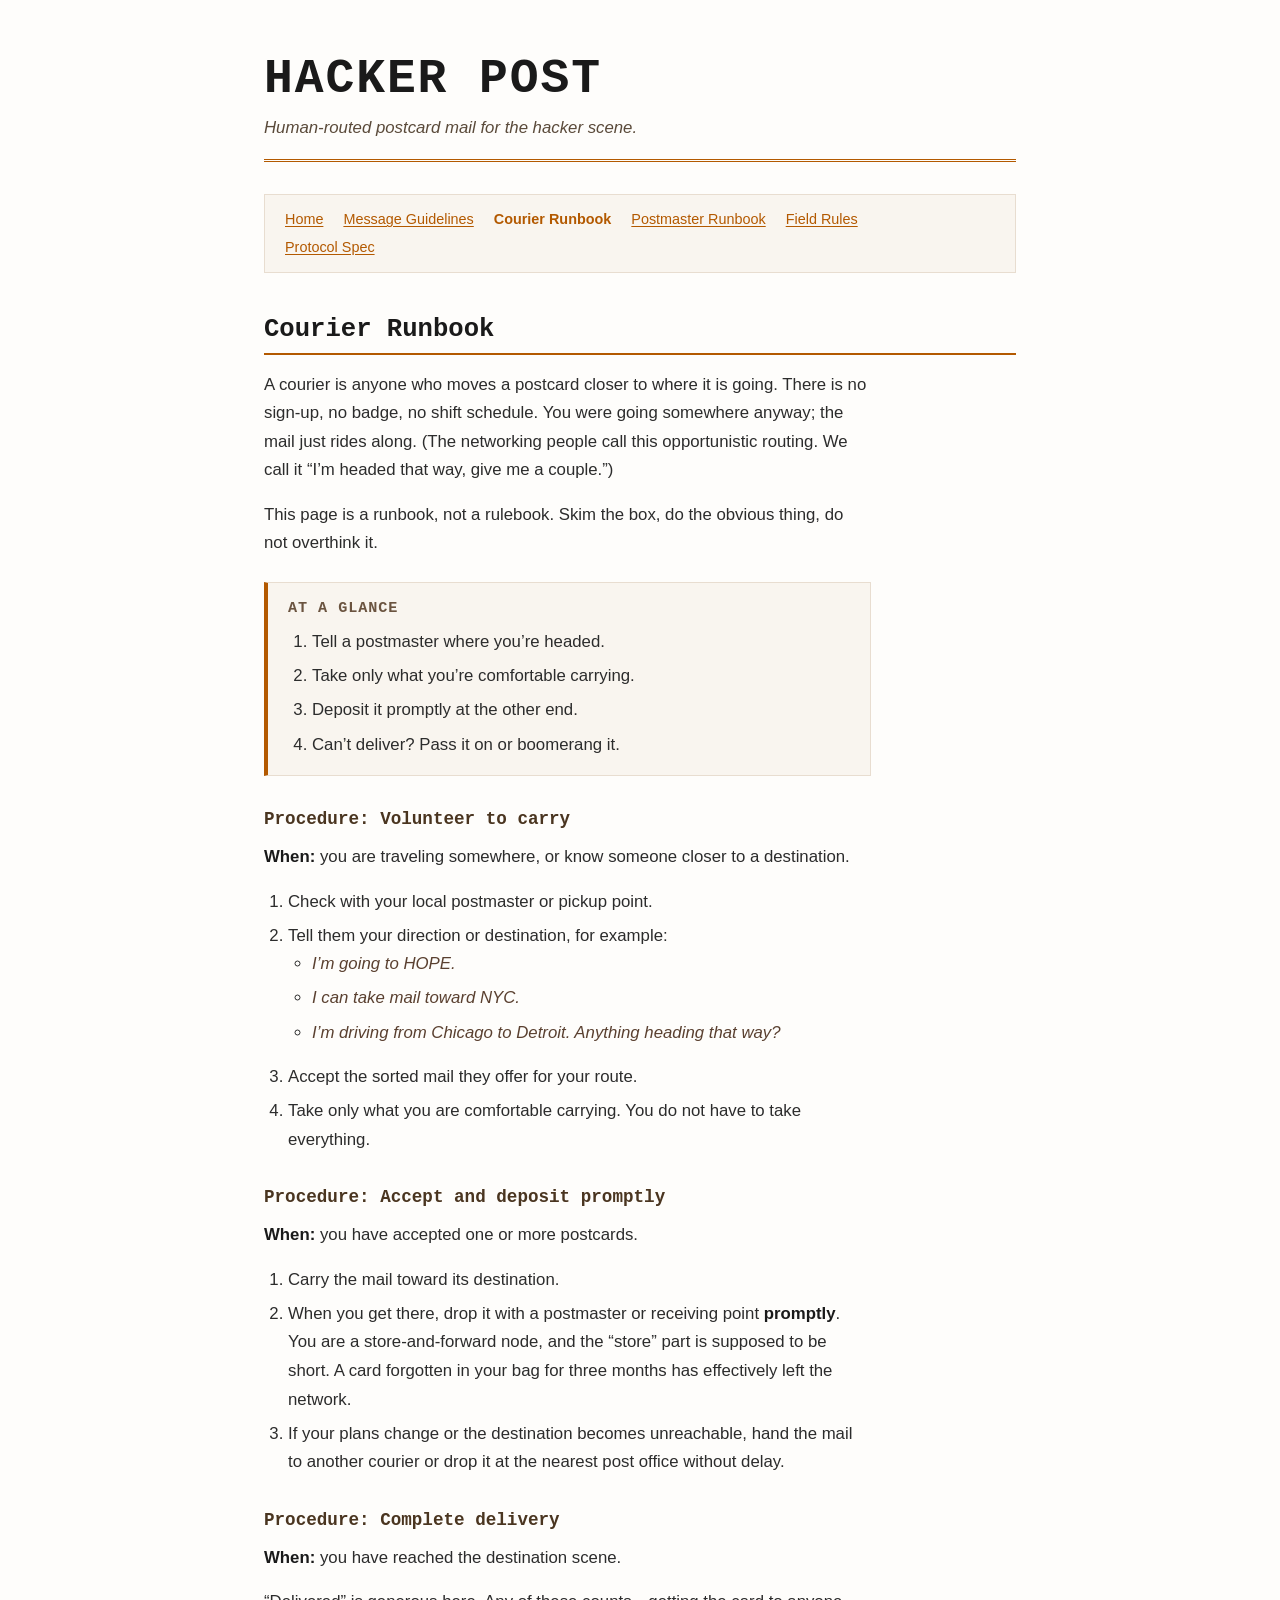
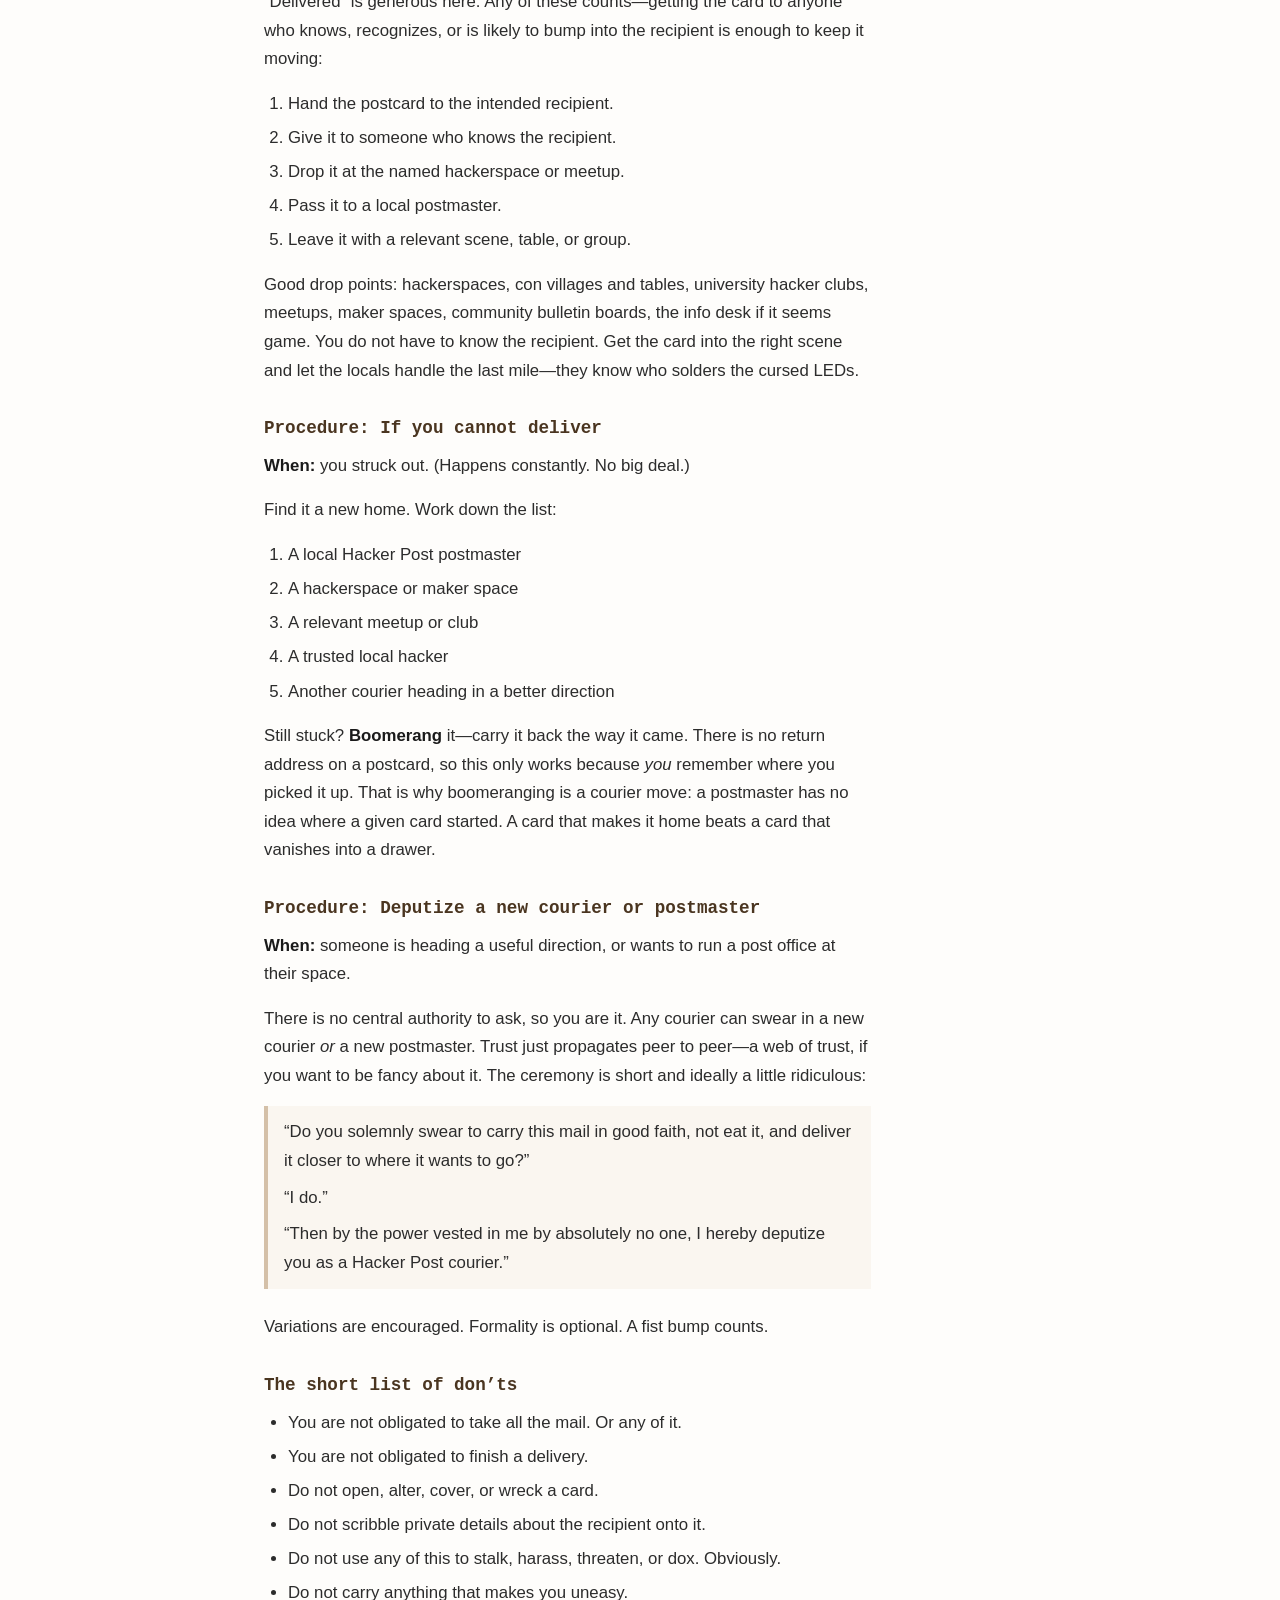
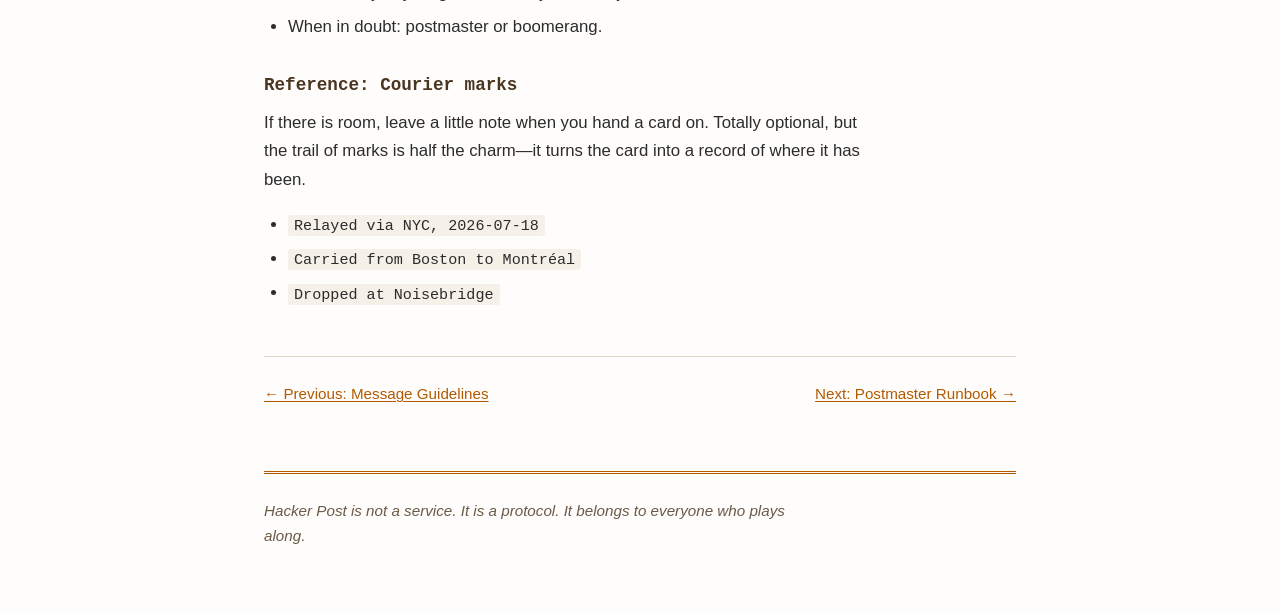
==== courier.html @ cb8a1611 "hpp" ====
<!DOCTYPE html>
<html lang="en">
<head>
<meta charset="utf-8">
<meta name="viewport" content="width=device-width, initial-scale=1">
<title>Courier Runbook — Hacker Post</title>
<meta name="description" content="The Hacker Post courier runbook: procedures for volunteering, carrying, depositing, delivering, handling failed delivery, and deputizing.">
<link rel="stylesheet" href="style.css">
</head>
<body>

<header>
<h1><a href="index.html">Hacker Post</a></h1>
<p>Human-routed postcard mail for the hacker scene.</p>
</header>

<nav aria-label="Site navigation">
<ol>
<li><a href="index.html">Home</a></li>
<li><a href="guidelines.html">Message Guidelines</a></li>
<li><strong aria-current="page">Courier Runbook</strong></li>
<li><a href="postmaster.html">Postmaster Runbook</a></li>
<li><a href="field-rules.html">Field Rules</a></li>
<li><a href="draft-hackerpost-hpp-00.html">Protocol Spec</a></li>
</ol>
</nav>

<main>

<h2>Courier Runbook</h2>

<p>A courier is anyone who moves a postcard closer to where it is going. There is no sign-up, no badge, no shift schedule. You were going somewhere anyway; the mail just rides along. (The networking people call this opportunistic routing. We call it &ldquo;I&rsquo;m headed that way, give me a couple.&rdquo;)</p>

<p>This page is a runbook, not a rulebook. Skim the box, do the obvious thing, do not overthink it.</p>

<aside>
<h3>At a glance</h3>
<ol>
<li>Tell a postmaster where you&rsquo;re headed.</li>
<li>Take only what you&rsquo;re comfortable carrying.</li>
<li>Deposit it promptly at the other end.</li>
<li>Can&rsquo;t deliver? Pass it on or boomerang it.</li>
</ol>
</aside>

<h3>Procedure: Volunteer to carry</h3>

<p><strong>When:</strong> you are traveling somewhere, or know someone closer to a destination.</p>

<ol>
<li>Check with your local postmaster or pickup point.</li>
<li>Tell them your direction or destination, for example:
<ul>
<li><em>I&rsquo;m going to HOPE.</em></li>
<li><em>I can take mail toward NYC.</em></li>
<li><em>I&rsquo;m driving from Chicago to Detroit. Anything heading that way?</em></li>
</ul>
</li>
<li>Accept the sorted mail they offer for your route.</li>
<li>Take only what you are comfortable carrying. You do not have to take everything.</li>
</ol>

<h3>Procedure: Accept and deposit promptly</h3>

<p><strong>When:</strong> you have accepted one or more postcards.</p>

<ol>
<li>Carry the mail toward its destination.</li>
<li>When you get there, drop it with a postmaster or receiving point <strong>promptly</strong>. You are a store-and-forward node, and the &ldquo;store&rdquo; part is supposed to be short. A card forgotten in your bag for three months has effectively left the network.</li>
<li>If your plans change or the destination becomes unreachable, hand the mail to another courier or drop it at the nearest post office without delay.</li>
</ol>

<h3>Procedure: Complete delivery</h3>

<p><strong>When:</strong> you have reached the destination scene.</p>

<p>&ldquo;Delivered&rdquo; is generous here. Any of these counts&mdash;getting the card to anyone who knows, recognizes, or is likely to bump into the recipient is enough to keep it moving:</p>

<ol>
<li>Hand the postcard to the intended recipient.</li>
<li>Give it to someone who knows the recipient.</li>
<li>Drop it at the named hackerspace or meetup.</li>
<li>Pass it to a local postmaster.</li>
<li>Leave it with a relevant scene, table, or group.</li>
</ol>

<p>Good drop points: hackerspaces, con villages and tables, university hacker clubs, meetups, maker spaces, community bulletin boards, the info desk if it seems game. You do not have to know the recipient. Get the card into the right scene and let the locals handle the last mile&mdash;they know who solders the cursed LEDs.</p>

<h3>Procedure: If you cannot deliver</h3>

<p><strong>When:</strong> you struck out. (Happens constantly. No big deal.)</p>

<p>Find it a new home. Work down the list:</p>

<ol>
<li>A local Hacker Post postmaster</li>
<li>A hackerspace or maker space</li>
<li>A relevant meetup or club</li>
<li>A trusted local hacker</li>
<li>Another courier heading in a better direction</li>
</ol>

<p>Still stuck? <strong>Boomerang</strong> it&mdash;carry it back the way it came. There is no return address on a postcard, so this only works because <em>you</em> remember where you picked it up. That is why boomeranging is a courier move: a postmaster has no idea where a given card started. A card that makes it home beats a card that vanishes into a drawer.</p>

<h3>Procedure: Deputize a new courier or postmaster</h3>

<p><strong>When:</strong> someone is heading a useful direction, or wants to run a post office at their space.</p>

<p>There is no central authority to ask, so you are it. Any courier can swear in a new courier <em>or</em> a new postmaster. Trust just propagates peer to peer&mdash;a web of trust, if you want to be fancy about it. The ceremony is short and ideally a little ridiculous:</p>

<blockquote>
<p>&ldquo;Do you solemnly swear to carry this mail in good faith, not eat it, and deliver it closer to where it wants to go?&rdquo;</p>
<p>&ldquo;I do.&rdquo;</p>
<p>&ldquo;Then by the power vested in me by absolutely no one, I hereby deputize you as a Hacker Post courier.&rdquo;</p>
</blockquote>

<p>Variations are encouraged. Formality is optional. A fist bump counts.</p>

<h3>The short list of don&rsquo;ts</h3>

<ul>
<li>You are not obligated to take all the mail. Or any of it.</li>
<li>You are not obligated to finish a delivery.</li>
<li>Do not open, alter, cover, or wreck a card.</li>
<li>Do not scribble private details about the recipient onto it.</li>
<li>Do not use any of this to stalk, harass, threaten, or dox. Obviously.</li>
<li>Do not carry anything that makes you uneasy.</li>
<li>When in doubt: postmaster or boomerang.</li>
</ul>

<h3>Reference: Courier marks</h3>

<p>If there is room, leave a little note when you hand a card on. Totally optional, but the trail of marks is half the charm&mdash;it turns the card into a record of where it has been.</p>

<ul>
<li><samp>Relayed via NYC, 2026-07-18</samp></li>
<li><samp>Carried from Boston to Montr&eacute;al</samp></li>
<li><samp>Dropped at Noisebridge</samp></li>
</ul>

<nav aria-label="Page navigation">
<p><a href="guidelines.html">&larr; Previous: Message Guidelines</a></p>
<p><a href="postmaster.html">Next: Postmaster Runbook &rarr;</a></p>
</nav>

</main>

<footer>
<p>Hacker Post is not a service. It is a protocol. It belongs to everyone who plays along.</p>
</footer>

</body>
</html>
---- style.css ----
/* ═══════════════════════════════════════════════
   HACKER POST — Stylesheet
   Mobile-first. Graceful degradation to no-CSS.
   ═══════════════════════════════════════════════ */

/* ── Reset & Base ─────────────────────────────── */

*,
*::before,
*::after {
  box-sizing: border-box;
}

html {
  -webkit-text-size-adjust: 100%;
  text-size-adjust: 100%;
}

body {
  margin: 0;
  padding: 1rem;
  font-family: -apple-system, BlinkMacSystemFont, "Segoe UI", Roboto, Oxygen, Ubuntu, Cantarell, sans-serif;
  font-size: 1rem;
  line-height: 1.7;
  color: #2c2c2c;
  background-color: #fefdfb;
}

/* ── Typography ───────────────────────────────── */

h1, h2, h3, h4 {
  font-family: "SF Mono", "Fira Code", "Fira Mono", "JetBrains Mono", "Cascadia Code", Menlo, Consolas, "Liberation Mono", monospace;
  line-height: 1.3;
  color: #1a1a1a;
}

h1 {
  font-size: 2rem;
  margin: 0 0 0.25rem;
  letter-spacing: 0.04em;
  text-transform: uppercase;
}

h1 a {
  color: inherit;
  text-decoration: none;
}

h1 a:hover,
h1 a:focus {
  color: #b35900;
}

h2 {
  font-size: 1.4rem;
  margin: 3rem 0 1rem;
  padding-bottom: 0.4rem;
  border-bottom: 2px solid #b35900;
}

main > h2:first-child {
  margin-top: 0;
}

h3 {
  font-size: 1.1rem;
  margin: 2rem 0 0.75rem;
  color: #4a3520;
}

h4 {
  font-size: 1rem;
  margin: 1.5rem 0 0.5rem;
  color: #6b5440;
}

p {
  margin: 0 0 1rem;
  max-width: 65ch;
}

strong {
  color: #1a1a1a;
}

hr {
  border: none;
  border-top: 1px solid #e0d6c8;
  margin: 2rem 0;
  max-width: 65ch;
}

/* ── Links ────────────────────────────────────── */

a {
  color: #b35900;
  text-decoration: underline;
  text-decoration-thickness: 1px;
  text-underline-offset: 2px;
}

a:hover,
a:focus {
  color: #7a3d00;
  text-decoration-thickness: 2px;
}

a:visited {
  color: #7a4a2a;
}

/* ── Lists ────────────────────────────────────── */

ul, ol {
  margin: 0 0 1rem;
  padding-left: 1.5rem;
  max-width: 65ch;
}

li {
  margin-bottom: 0.35rem;
}

li em {
  color: #5a4030;
}

/* ── Definition Lists ─────────────────────────── */

dl {
  margin: 0 0 1.5rem;
  max-width: 65ch;
}

dt {
  font-family: "SF Mono", "Fira Code", "Fira Mono", "JetBrains Mono", Menlo, Consolas, monospace;
  font-weight: 700;
  color: #b35900;
  margin-top: 1rem;
}

dd {
  margin-left: 0;
  padding-left: 1rem;
  border-left: 3px solid #e8ddd0;
}

/* ── Preformatted / Code ──────────────────────── */

pre {
  margin: 0;
  padding: 1rem;
  font-family: "SF Mono", "Fira Code", "Fira Mono", "JetBrains Mono", Menlo, Consolas, monospace;
  font-size: 0.85rem;
  line-height: 1.5;
  color: #3a2a1a;
  background-color: #f5f0e8;
  border: 1px solid #e0d6c8;
  border-left: 4px solid #b35900;
  overflow-x: auto;
  -webkit-overflow-scrolling: touch;
}

code {
  font-family: inherit;
}

samp {
  font-family: "SF Mono", "Fira Code", "Fira Mono", "JetBrains Mono", Menlo, Consolas, monospace;
  font-size: 0.9em;
  background-color: #f5f0e8;
  padding: 0.1em 0.4em;
  border-radius: 3px;
}

/* ── Figures (postcard examples) ──────────────── */

figure {
  margin: 1rem 0 1.5rem;
}

/* ── Blockquotes ──────────────────────────────── */

blockquote {
  margin: 1rem 0 1.5rem;
  padding: 0.75rem 1rem;
  border-left: 4px solid #d4c0a8;
  background-color: #faf6f0;
  max-width: 65ch;
}

blockquote p {
  margin-bottom: 0.5rem;
}

blockquote p:last-child {
  margin-bottom: 0;
}

/* ── Lede ─────────────────────────────────────── */

.lede {
  font-family: "SF Mono", "Fira Code", "Fira Mono", "JetBrains Mono", "Cascadia Code", Menlo, Consolas, monospace;
  font-size: 1.3rem;
  line-height: 1.4;
  color: #1a1a1a;
  margin: 0 0 1.25rem;
}

/* ── Aside (runbook callout boxes) ────────────── */

aside {
  margin: 1.5rem 0;
  padding: 1rem 1.25rem;
  background-color: #f9f5ef;
  border: 1px solid #e8ddd0;
  border-left: 4px solid #b35900;
  max-width: 65ch;
}

aside h3 {
  margin-top: 0;
  margin-bottom: 0.6rem;
  font-size: 0.95rem;
  text-transform: uppercase;
  letter-spacing: 0.06em;
  color: #6b5440;
}

aside :last-child {
  margin-bottom: 0;
}

/* ── Tables ───────────────────────────────────── */

table {
  width: 100%;
  max-width: 65ch;
  margin: 1rem 0 1.5rem;
  border-collapse: collapse;
  font-size: 0.95rem;
}

caption {
  text-align: left;
  font-style: italic;
  color: #6b5a48;
  font-size: 0.9rem;
  margin-bottom: 0.5rem;
}

th, td {
  text-align: left;
  vertical-align: top;
  padding: 0.5rem 0.75rem;
  border: 1px solid #e0d6c8;
}

thead th {
  background-color: #f0e8dc;
  color: #4a3520;
  font-family: "SF Mono", "Fira Code", "Fira Mono", "JetBrains Mono", Menlo, Consolas, monospace;
  font-size: 0.85rem;
  text-transform: uppercase;
  letter-spacing: 0.04em;
}

tbody th {
  background-color: #faf6f0;
  color: #b35900;
  font-weight: 700;
  white-space: nowrap;
}

tbody tr:nth-child(even) td {
  background-color: #fbf8f3;
}

/* ── Header ───────────────────────────────────── */

header {
  margin-bottom: 1.5rem;
  padding-bottom: 1rem;
  border-bottom: 3px double #b35900;
}

header p {
  font-size: 1.05rem;
  color: #5a4a3a;
  margin: 0;
  font-style: italic;
}

/* ── Site Navigation ──────────────────────────── */

nav[aria-label="Site navigation"] {
  margin-bottom: 2.5rem;
  padding: 0.75rem 1rem;
  background-color: #f9f5ef;
  border: 1px solid #e8ddd0;
}

nav[aria-label="Site navigation"] ol {
  margin: 0;
  padding: 0;
  list-style: none;
}

nav[aria-label="Site navigation"] li {
  margin-bottom: 0.3rem;
  font-size: 0.9rem;
}

nav[aria-label="Site navigation"] li strong {
  color: #b35900;
}

/* ── Page Navigation (prev/next) ──────────────── */

nav[aria-label="Page navigation"] {
  margin-top: 3rem;
  padding-top: 1.5rem;
  border-top: 1px solid #e0d6c8;
  background: none;
  border-left: none;
  border-right: none;
  border-bottom: none;
}

nav[aria-label="Page navigation"] p {
  margin: 0 0 0.5rem;
  font-size: 0.95rem;
}

/* ── Footer ───────────────────────────────────── */

footer {
  margin-top: 4rem;
  padding-top: 1.5rem;
  border-top: 3px double #b35900;
}

footer p {
  font-style: italic;
  color: #6b5a48;
  font-size: 0.95rem;
}

/* ═══════════════════════════════════════════════
   Tablet and up (min-width: 600px)
   ═══════════════════════════════════════════════ */

@media (min-width: 600px) {
  body {
    padding: 2rem;
    font-size: 1.05rem;
  }

  h1 {
    font-size: 2.5rem;
  }

  h2 {
    font-size: 1.6rem;
  }

  pre {
    font-size: 0.875rem;
  }

  nav[aria-label="Site navigation"] {
    padding: 0.75rem 1.25rem;
  }

  nav[aria-label="Site navigation"] ol {
    display: flex;
    flex-wrap: wrap;
    gap: 0.25rem 1.25rem;
  }

  nav[aria-label="Site navigation"] li {
    margin-bottom: 0;
  }
}

/* ═══════════════════════════════════════════════
   Desktop (min-width: 900px)
   ═══════════════════════════════════════════════ */

@media (min-width: 900px) {
  body {
    max-width: 52rem;
    margin: 0 auto;
    padding: 3rem 2.5rem;
  }

  h1 {
    font-size: 3rem;
  }

  header {
    margin-bottom: 2rem;
  }

  dd {
    padding-left: 1.5rem;
  }

  nav[aria-label="Page navigation"] {
    display: flex;
    justify-content: space-between;
    gap: 2rem;
  }

  nav[aria-label="Page navigation"] p {
    margin: 0;
  }
}

/* ═══════════════════════════════════════════════
   Print styles
   ═══════════════════════════════════════════════ */

@media print {
  body {
    font-size: 11pt;
    color: #000;
    background: #fff;
  }

  a {
    color: #000;
    text-decoration: underline;
  }

  a[href]::after {
    content: " (" attr(href) ")";
    font-size: 0.8em;
    color: #555;
  }

  nav[aria-label="Site navigation"] a[href]::after,
  nav[aria-label="Page navigation"] a[href]::after {
    content: none;
  }

  pre {
    border: 1px solid #999;
    background: #f8f8f8;
  }

  table, th, td {
    border: 1px solid #999;
  }

  thead th, tbody th, tbody tr:nth-child(even) td {
    background: #f0f0f0;
  }

  aside {
    border: 1px solid #999;
    background: #f8f8f8;
  }

  h2, h3 {
    break-after: avoid;
  }

  table, figure, aside {
    break-inside: avoid;
  }
}

/* ═══════════════════════════════════════════════
   High contrast / forced colors
   ═══════════════════════════════════════════════ */

@media (forced-colors: active) {
  pre {
    border: 1px solid;
  }

  nav[aria-label="Site navigation"],
  aside {
    border: 1px solid;
  }

  table, th, td {
    border: 1px solid;
  }

  header,
  footer {
    border-bottom: 1px solid;
    border-top: 1px solid;
  }
}
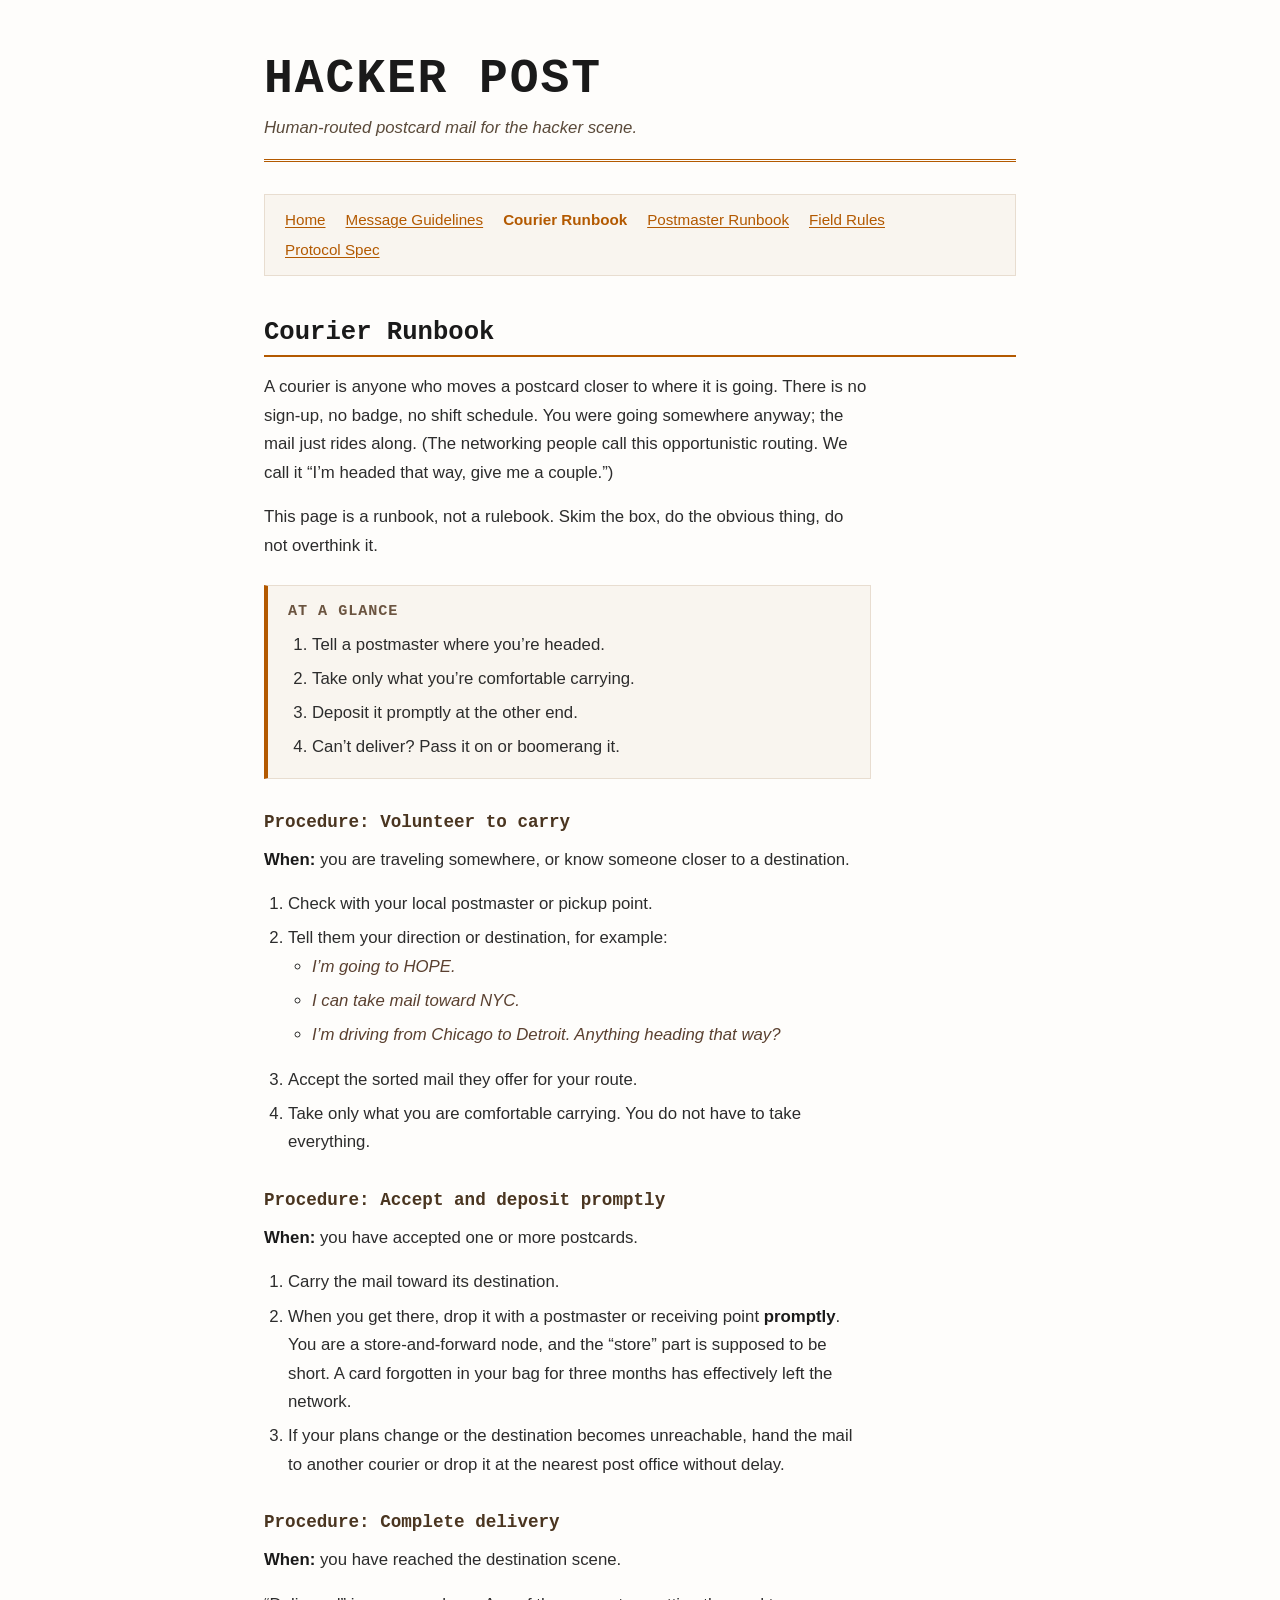
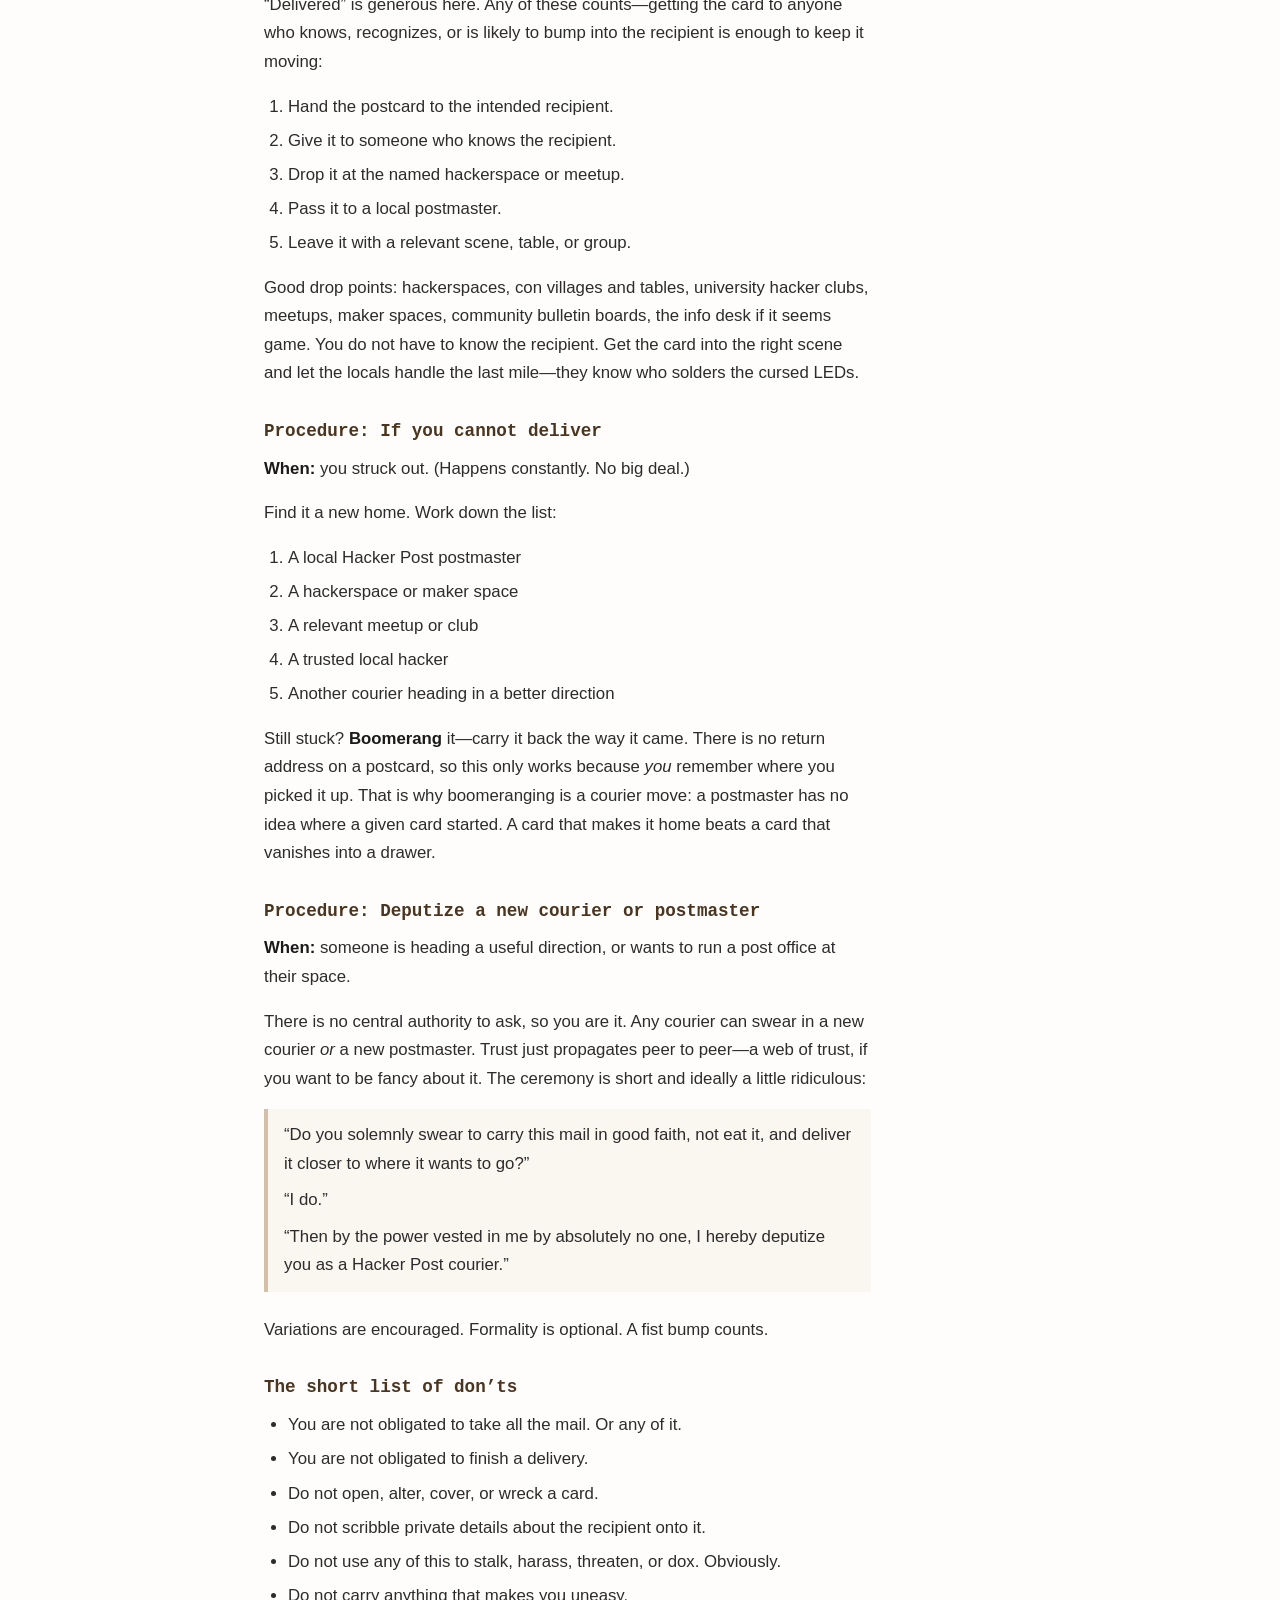
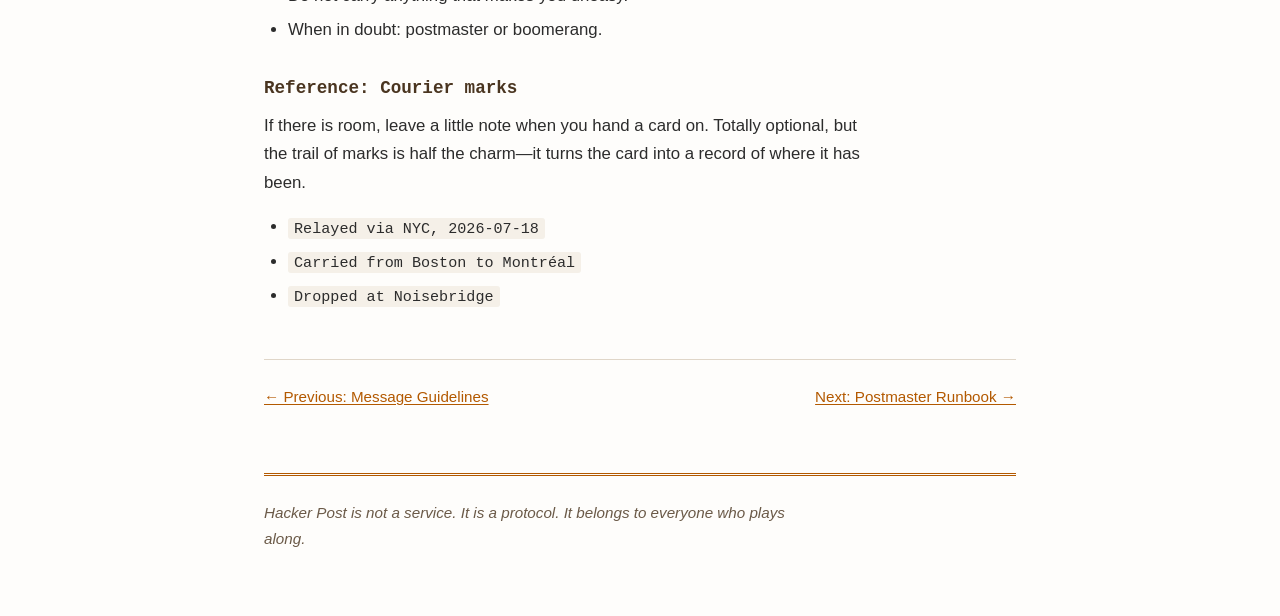
==== commit 60c716ef: "Make the site mobile-first for smartphone reading. Improve touch targets, safe-area padding, and ove" ====
--- a/courier.html
+++ b/courier.html
@@ -2,7 +2,7 @@
 <html lang="en">
 <head>
 <meta charset="utf-8">
-<meta name="viewport" content="width=device-width, initial-scale=1">
+<meta name="viewport" content="width=device-width, initial-scale=1, viewport-fit=cover">
 <title>Courier Runbook — Hacker Post</title>
 <meta name="description" content="The Hacker Post courier runbook: procedures for volunteering, carrying, depositing, delivering, handling failed delivery, and deputizing.">
 <link rel="stylesheet" href="style.css">
--- a/style.css
+++ b/style.css
@@ -14,16 +14,21 @@
 html {
   -webkit-text-size-adjust: 100%;
   text-size-adjust: 100%;
+  overflow-x: hidden;
 }
 
 body {
   margin: 0;
-  padding: 1rem;
+  padding: max(1rem, env(safe-area-inset-top, 0px))
+           max(1rem, env(safe-area-inset-right, 0px))
+           max(1rem, env(safe-area-inset-bottom, 0px))
+           max(1rem, env(safe-area-inset-left, 0px));
   font-family: -apple-system, BlinkMacSystemFont, "Segoe UI", Roboto, Oxygen, Ubuntu, Cantarell, sans-serif;
   font-size: 1rem;
   line-height: 1.7;
   color: #2c2c2c;
   background-color: #fefdfb;
+  overflow-wrap: break-word;
 }
 
 /* ── Typography ───────────────────────────────── */
@@ -35,10 +40,11 @@
 }
 
 h1 {
-  font-size: 2rem;
+  font-size: clamp(1.5rem, 7vw, 2rem);
   margin: 0 0 0.25rem;
   letter-spacing: 0.04em;
   text-transform: uppercase;
+  overflow-wrap: anywhere;
 }
 
 h1 a {
@@ -52,8 +58,8 @@
 }
 
 h2 {
-  font-size: 1.4rem;
-  margin: 3rem 0 1rem;
+  font-size: 1.25rem;
+  margin: 2rem 0 0.75rem;
   padding-bottom: 0.4rem;
   border-bottom: 2px solid #b35900;
 }
@@ -149,9 +155,9 @@
 
 pre {
   margin: 0;
-  padding: 1rem;
+  padding: 0.75rem;
   font-family: "SF Mono", "Fira Code", "Fira Mono", "JetBrains Mono", Menlo, Consolas, monospace;
-  font-size: 0.85rem;
+  font-size: 0.8rem;
   line-height: 1.5;
   color: #3a2a1a;
   background-color: #f5f0e8;
@@ -159,6 +165,7 @@
   border-left: 4px solid #b35900;
   overflow-x: auto;
   -webkit-overflow-scrolling: touch;
+  max-width: 100%;
 }
 
 code {
@@ -177,6 +184,9 @@
 
 figure {
   margin: 1rem 0 1.5rem;
+  max-width: 100%;
+  overflow-x: auto;
+  -webkit-overflow-scrolling: touch;
 }
 
 /* ── Blockquotes ──────────────────────────────── */
@@ -201,8 +211,8 @@
 
 .lede {
   font-family: "SF Mono", "Fira Code", "Fira Mono", "JetBrains Mono", "Cascadia Code", Menlo, Consolas, monospace;
-  font-size: 1.3rem;
-  line-height: 1.4;
+  font-size: clamp(1.05rem, 4.5vw, 1.3rem);
+  line-height: 1.45;
   color: #1a1a1a;
   margin: 0 0 1.25rem;
 }
@@ -233,12 +243,23 @@
 
 /* ── Tables ───────────────────────────────────── */
 
+.table-wrap {
+  max-width: 100%;
+  margin: 1rem 0 1.5rem;
+  overflow-x: auto;
+  -webkit-overflow-scrolling: touch;
+}
+
+.table-wrap table {
+  margin: 0;
+}
+
 table {
   width: 100%;
-  max-width: 65ch;
+  max-width: 100%;
   margin: 1rem 0 1.5rem;
   border-collapse: collapse;
-  font-size: 0.95rem;
+  font-size: 0.875rem;
 }
 
 caption {
@@ -252,8 +273,9 @@
 th, td {
   text-align: left;
   vertical-align: top;
-  padding: 0.5rem 0.75rem;
+  padding: 0.4rem 0.5rem;
   border: 1px solid #e0d6c8;
+  overflow-wrap: anywhere;
 }
 
 thead th {
@@ -269,7 +291,7 @@
   background-color: #faf6f0;
   color: #b35900;
   font-weight: 700;
-  white-space: nowrap;
+  white-space: normal;
 }
 
 tbody tr:nth-child(even) td {
@@ -307,8 +329,16 @@
 }
 
 nav[aria-label="Site navigation"] li {
-  margin-bottom: 0.3rem;
-  font-size: 0.9rem;
+  margin-bottom: 0;
+  font-size: 0.95rem;
+}
+
+nav[aria-label="Site navigation"] a,
+nav[aria-label="Site navigation"] li strong {
+  display: flex;
+  align-items: center;
+  min-height: 2.75rem;
+  padding: 0.35rem 0;
 }
 
 nav[aria-label="Site navigation"] li strong {
@@ -352,7 +382,10 @@
 
 @media (min-width: 600px) {
   body {
-    padding: 2rem;
+    padding: max(2rem, env(safe-area-inset-top, 0px))
+             max(2rem, env(safe-area-inset-right, 0px))
+             max(2rem, env(safe-area-inset-bottom, 0px))
+             max(2rem, env(safe-area-inset-left, 0px));
     font-size: 1.05rem;
   }
 
@@ -362,10 +395,25 @@
 
   h2 {
     font-size: 1.6rem;
+    margin: 3rem 0 1rem;
   }
 
   pre {
+    padding: 1rem;
     font-size: 0.875rem;
+  }
+
+  table {
+    max-width: 65ch;
+    font-size: 0.95rem;
+  }
+
+  th, td {
+    padding: 0.5rem 0.75rem;
+  }
+
+  tbody th {
+    white-space: nowrap;
   }
 
   nav[aria-label="Site navigation"] {
@@ -378,8 +426,11 @@
     gap: 0.25rem 1.25rem;
   }
 
-  nav[aria-label="Site navigation"] li {
-    margin-bottom: 0;
+  nav[aria-label="Site navigation"] a,
+  nav[aria-label="Site navigation"] li strong {
+    display: inline;
+    min-height: 0;
+    padding: 0;
   }
 }
 
@@ -391,7 +442,10 @@
   body {
     max-width: 52rem;
     margin: 0 auto;
-    padding: 3rem 2.5rem;
+    padding: max(3rem, env(safe-area-inset-top, 0px))
+             max(2.5rem, env(safe-area-inset-right, 0px))
+             max(3rem, env(safe-area-inset-bottom, 0px))
+             max(2.5rem, env(safe-area-inset-left, 0px));
   }
 
   h1 {
